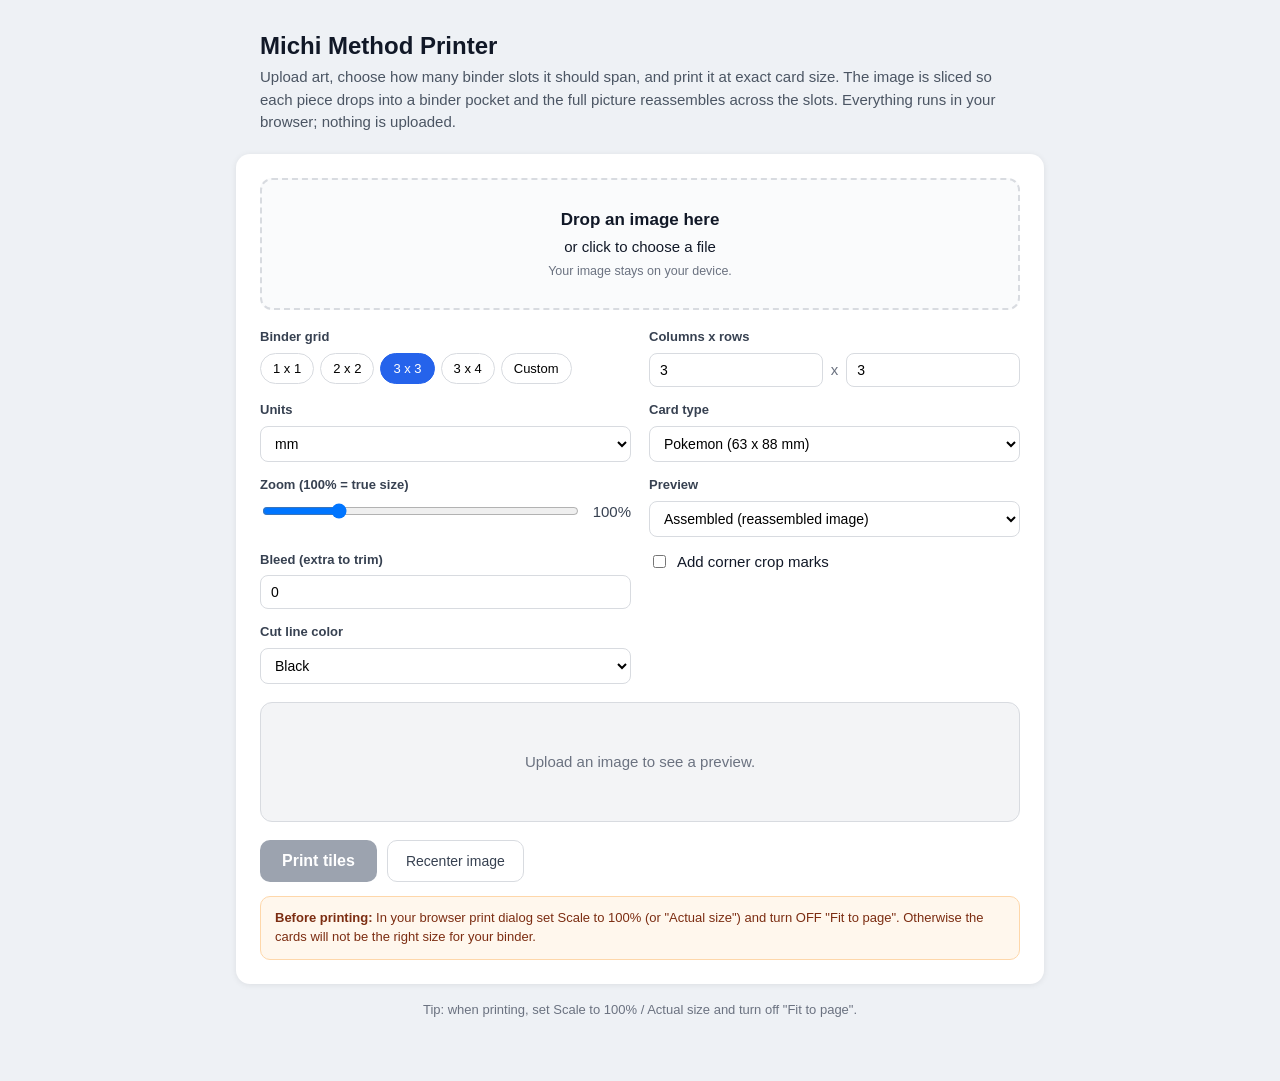
==== index.html @ 762f025c "Add GitHub Pages landing page Standalone index.html at repo root that hosts the tool using the same " ====
<!DOCTYPE html>
<html lang="en">
<head>
	<meta charset="utf-8">
	<meta name="viewport" content="width=device-width, initial-scale=1">
	<title>Michi Method Printer</title>
	<meta name="description" content="Slice an image into Pokemon-card-sized tiles for binder slots and print at exact size.">
	<!-- Same assets the WordPress plugin ships. This page is a standalone host
	     (e.g. GitHub Pages) so folks can try the tool without WordPress. -->
	<link rel="stylesheet" href="michi-method/assets/css/michi.css">
	<style>
		body {
			font-family: -apple-system, BlinkMacSystemFont, "Segoe UI", Roboto, Helvetica, Arial, sans-serif;
			margin: 0;
			padding: 32px 16px 64px;
			background: #eef1f5;
			color: #111827;
		}
		.page-header {
			max-width: 760px;
			margin: 0 auto 20px;
		}
		.page-header h1 {
			margin: 0 0 6px;
			font-size: 24px;
		}
		.page-header p {
			margin: 0;
			color: #4b5563;
			font-size: 15px;
			line-height: 1.5;
		}
		.card {
			max-width: 760px;
			margin: 0 auto;
			background: #fff;
			border-radius: 14px;
			padding: 24px;
			box-shadow: 0 1px 6px rgba(0, 0, 0, 0.08);
		}
		.page-footer {
			max-width: 760px;
			margin: 18px auto 0;
			color: #6b7280;
			font-size: 13px;
			text-align: center;
		}
		@media print {
			.page-header,
			.page-footer {
				display: none;
			}
			body {
				background: #fff;
				padding: 0;
			}
			.card {
				background: transparent;
				box-shadow: none;
				padding: 0;
				margin: 0;
				max-width: none;
			}
		}
	</style>
</head>
<body>
	<div class="page-header">
		<h1>Michi Method Printer</h1>
		<p>
			Upload art, choose how many binder slots it should span, and print it at exact card size.
			The image is sliced so each piece drops into a binder pocket and the full picture
			reassembles across the slots. Everything runs in your browser; nothing is uploaded.
		</p>
	</div>

	<div class="card">
		<div id="michi-method-app" class="michi-method"
			data-default-cols="3"
			data-default-rows="3"
			data-card-width-mm="63"
			data-card-height-mm="88"
			data-default-bleed-mm="0"
			data-crop-marks="false"
			data-mark-color="black"
			data-default-units="mm">
			<noscript>This tool requires JavaScript to be enabled in your browser.</noscript>
		</div>
	</div>

	<div class="page-footer">
		Tip: when printing, set Scale to 100% / Actual size and turn off "Fit to page".
	</div>

	<script src="michi-method/assets/js/michi.js"></script>
</body>
</html>
---- michi-method/assets/css/michi.css ----
/* Michi Method Printer styles.
 * Screen UI + print layout. The .mm-print-root is hidden on screen and the
 * .mm-tool is hidden when printing.
 */

.michi-method {
	--mm-border: #d8dbe0;
	--mm-bg: #ffffff;
	--mm-muted: #6b7280;
	--mm-accent: #2563eb;
	--mm-accent-contrast: #ffffff;
	box-sizing: border-box;
	max-width: 760px;
	margin: 0 auto;
	color: #111827;
	font-size: 15px;
	line-height: 1.45;
}

.michi-method *,
.michi-method *::before,
.michi-method *::after {
	box-sizing: border-box;
}

/* ---- Dropzone ---- */
.mm-dropzone {
	border: 2px dashed var(--mm-border);
	border-radius: 12px;
	padding: 28px 20px;
	text-align: center;
	cursor: pointer;
	background: #fafbfc;
	transition: border-color 0.15s ease, background 0.15s ease;
}

.mm-dropzone:hover,
.mm-dropzone:focus-visible,
.mm-dropzone.is-dragover {
	border-color: var(--mm-accent);
	background: #f0f6ff;
	outline: none;
}

.mm-dropzone-inner {
	display: flex;
	flex-direction: column;
	gap: 4px;
	pointer-events: none;
}

.mm-dropzone-inner strong {
	font-size: 17px;
}

.mm-dropzone-inner small {
	color: var(--mm-muted);
}

.mm-file-input {
	display: none;
}

/* ---- Controls ---- */
.mm-controls {
	display: grid;
	grid-template-columns: repeat(2, minmax(0, 1fr));
	gap: 14px 18px;
	margin: 18px 0;
}

.mm-field {
	display: flex;
	flex-direction: column;
	gap: 6px;
}

.mm-label {
	font-weight: 600;
	font-size: 13px;
	color: #374151;
}

.mm-inline {
	display: flex;
	align-items: center;
	gap: 8px;
}

.mm-x {
	color: var(--mm-muted);
}

.mm-num,
.mm-select {
	width: 100%;
	padding: 8px 10px;
	border: 1px solid var(--mm-border);
	border-radius: 8px;
	font-size: 14px;
	background: #fff;
}

.mm-num {
	min-width: 0;
}

.mm-range {
	flex: 1;
	min-width: 0;
}

.mm-range-value {
	min-width: 42px;
	text-align: right;
	font-variant-numeric: tabular-nums;
	color: #374151;
}

.mm-presets {
	display: flex;
	flex-wrap: wrap;
	gap: 6px;
}

.mm-preset {
	padding: 7px 12px;
	border: 1px solid var(--mm-border);
	border-radius: 999px;
	background: #fff;
	cursor: pointer;
	font-size: 13px;
}

.mm-preset:hover {
	border-color: var(--mm-accent);
}

.mm-preset.is-active {
	background: var(--mm-accent);
	border-color: var(--mm-accent);
	color: var(--mm-accent-contrast);
}

.mm-checkline {
	display: flex;
	align-items: center;
	gap: 8px;
	cursor: pointer;
}

/* ---- Preview ---- */
.mm-preview {
	margin: 8px 0 18px;
	padding: 12px;
	border: 1px solid var(--mm-border);
	border-radius: 12px;
	background: #f3f4f6;
	display: flex;
	flex-direction: column;
	justify-content: center;
	align-items: center;
	gap: 8px;
	min-height: 120px;
}

.mm-preview-empty {
	color: var(--mm-muted);
}

.mm-preview-canvas {
	display: none;
	max-width: 100%;
	box-shadow: 0 1px 4px rgba(0, 0, 0, 0.15);
	background: #fff;
	cursor: grab;
	touch-action: none;
}

.mm-preview-canvas.is-dragging {
	cursor: grabbing;
}

.mm-preview-hint {
	display: none;
	color: var(--mm-muted);
	font-size: 12px;
}

.michi-method.has-image .mm-preview-hint {
	display: block;
}

/* ---- Resolution / quality badge ---- */
.mm-quality {
	margin: 0 0 16px;
	padding: 10px 14px;
	border-radius: 10px;
	border: 1px solid transparent;
	display: flex;
	flex-direction: column;
	gap: 3px;
	font-size: 13px;
}

.mm-quality strong {
	font-size: 14px;
}

.mm-quality-detail {
	opacity: 0.85;
}

.mm-quality--info {
	background: #f1f5f9;
	border-color: #e2e8f0;
	color: #334155;
}

.mm-quality--good {
	background: #ecfdf5;
	border-color: #a7f3d0;
	color: #065f46;
}

.mm-quality--fair {
	background: #eff6ff;
	border-color: #bfdbfe;
	color: #1e40af;
}

.mm-quality--warn {
	background: #fffbeb;
	border-color: #fde68a;
	color: #92400e;
}

.mm-quality--low {
	background: #fef2f2;
	border-color: #fecaca;
	color: #991b1b;
}

/* ---- Actions / tips ---- */
.mm-actions {
	display: flex;
	gap: 10px;
}

.mm-print-btn {
	padding: 12px 22px;
	border: none;
	border-radius: 10px;
	background: var(--mm-accent);
	color: var(--mm-accent-contrast);
	font-size: 16px;
	font-weight: 600;
	cursor: pointer;
}

.mm-print-btn:disabled {
	background: #9ca3af;
	cursor: not-allowed;
}

.mm-reset-btn {
	padding: 12px 18px;
	border: 1px solid var(--mm-border);
	border-radius: 10px;
	background: #fff;
	color: #374151;
	font-size: 14px;
	cursor: pointer;
}

.mm-reset-btn:hover {
	border-color: var(--mm-accent);
}

.mm-tips {
	margin-top: 14px;
	padding: 12px 14px;
	border-radius: 10px;
	background: #fff7ed;
	border: 1px solid #fed7aa;
	font-size: 13px;
	color: #7c2d12;
}

@media (max-width: 540px) {
	.mm-controls {
		grid-template-columns: 1fr;
	}
}

/* ---- Print output (hidden on screen) ---- */
.mm-print-root {
	display: none;
}

.mm-tile-canvas {
	position: absolute;
	display: block;
}

@media screen {
	.mm-print-root {
		display: none !important;
	}
}

@media print {
	/* Hide the entire page except our print root. */
	body * {
		visibility: hidden !important;
	}

	.michi-method .mm-print-root,
	.michi-method .mm-print-root * {
		visibility: visible !important;
	}

	.michi-method {
		max-width: none;
		margin: 0;
	}

	.mm-tool {
		display: none !important;
	}

	.mm-print-root {
		display: flex !important;
		flex-wrap: wrap;
		align-content: flex-start;
		gap: 0;
		position: absolute;
		left: 0;
		top: 0;
	}

	.mm-tile {
		position: relative;
		page-break-inside: avoid;
		break-inside: avoid;
		overflow: visible;
	}

	.mm-crop-tick {
		position: absolute;
		background: #000;
		-webkit-print-color-adjust: exact;
		print-color-adjust: exact;
	}

	.mm-cut-line {
		position: absolute;
		box-sizing: border-box;
		border: 0.2mm solid #000;
		background: transparent;
		pointer-events: none;
		-webkit-print-color-adjust: exact;
		print-color-adjust: exact;
	}

	@page {
		margin: 8mm;
	}
}
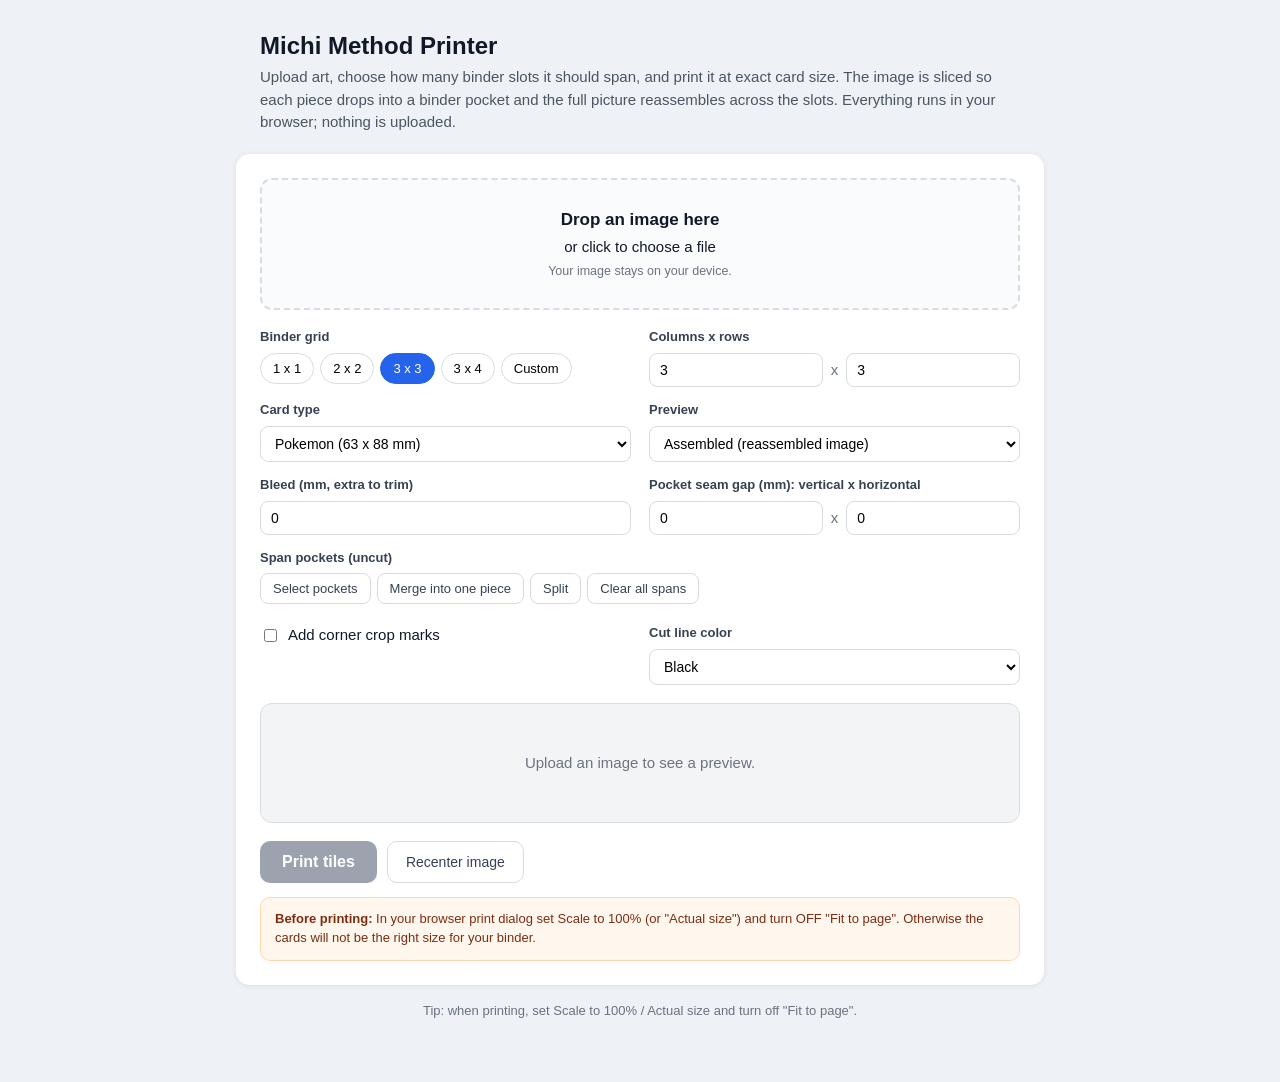
==== commit 036c5b1d: "Add spanning uncut pieces across binder pockets Let users merge a rectangular group of pockets into " ====
--- a/index.html
+++ b/index.html
@@ -81,6 +81,8 @@
 			data-card-width-mm="63"
 			data-card-height-mm="88"
 			data-default-bleed-mm="0"
+			data-vgap-mm="0"
+			data-hgap-mm="0"
 			data-crop-marks="false"
 			data-mark-color="black"
 			data-default-units="mm">
--- a/michi-method/assets/css/michi.css
+++ b/michi-method/assets/css/michi.css
@@ -75,6 +75,10 @@
 	gap: 6px;
 }
 
+.mm-field--wide {
+	grid-column: 1 / -1;
+}
+
 .mm-label {
 	font-weight: 600;
 	font-size: 13px;
@@ -149,6 +153,45 @@
 	cursor: pointer;
 }
 
+/* ---- Spanning (merge pockets) controls ---- */
+.mm-span-controls {
+	display: flex;
+	flex-wrap: wrap;
+	gap: 6px;
+	align-items: center;
+}
+
+.mm-span-btn {
+	padding: 7px 12px;
+	border: 1px solid var(--mm-border);
+	border-radius: 8px;
+	background: #fff;
+	cursor: pointer;
+	font-size: 13px;
+	color: #374151;
+}
+
+.mm-span-btn:hover:not(:disabled) {
+	border-color: var(--mm-accent);
+}
+
+.mm-span-btn.is-active {
+	background: var(--mm-accent);
+	border-color: var(--mm-accent);
+	color: var(--mm-accent-contrast);
+}
+
+.mm-span-btn:disabled {
+	opacity: 0.5;
+	cursor: not-allowed;
+}
+
+.mm-span-hint {
+	flex-basis: 100%;
+	color: var(--mm-muted);
+	font-size: 12px;
+}
+
 /* ---- Preview ---- */
 .mm-preview {
 	margin: 8px 0 18px;
@@ -168,6 +211,26 @@
 	color: var(--mm-muted);
 }
 
+.mm-zoom-bar {
+	display: none;
+	align-items: center;
+	gap: 12px;
+	width: 100%;
+	max-width: 420px;
+}
+
+.michi-method.has-image .mm-zoom-bar {
+	display: flex;
+}
+
+.mm-zoom-bar .mm-label {
+	white-space: nowrap;
+}
+
+.mm-zoom-bar .mm-inline {
+	flex: 1;
+}
+
 .mm-preview-canvas {
 	display: none;
 	max-width: 100%;
@@ -179,6 +242,10 @@
 
 .mm-preview-canvas.is-dragging {
 	cursor: grabbing;
+}
+
+.mm-preview-canvas.is-selecting {
+	cursor: crosshair;
 }
 
 .mm-preview-hint {
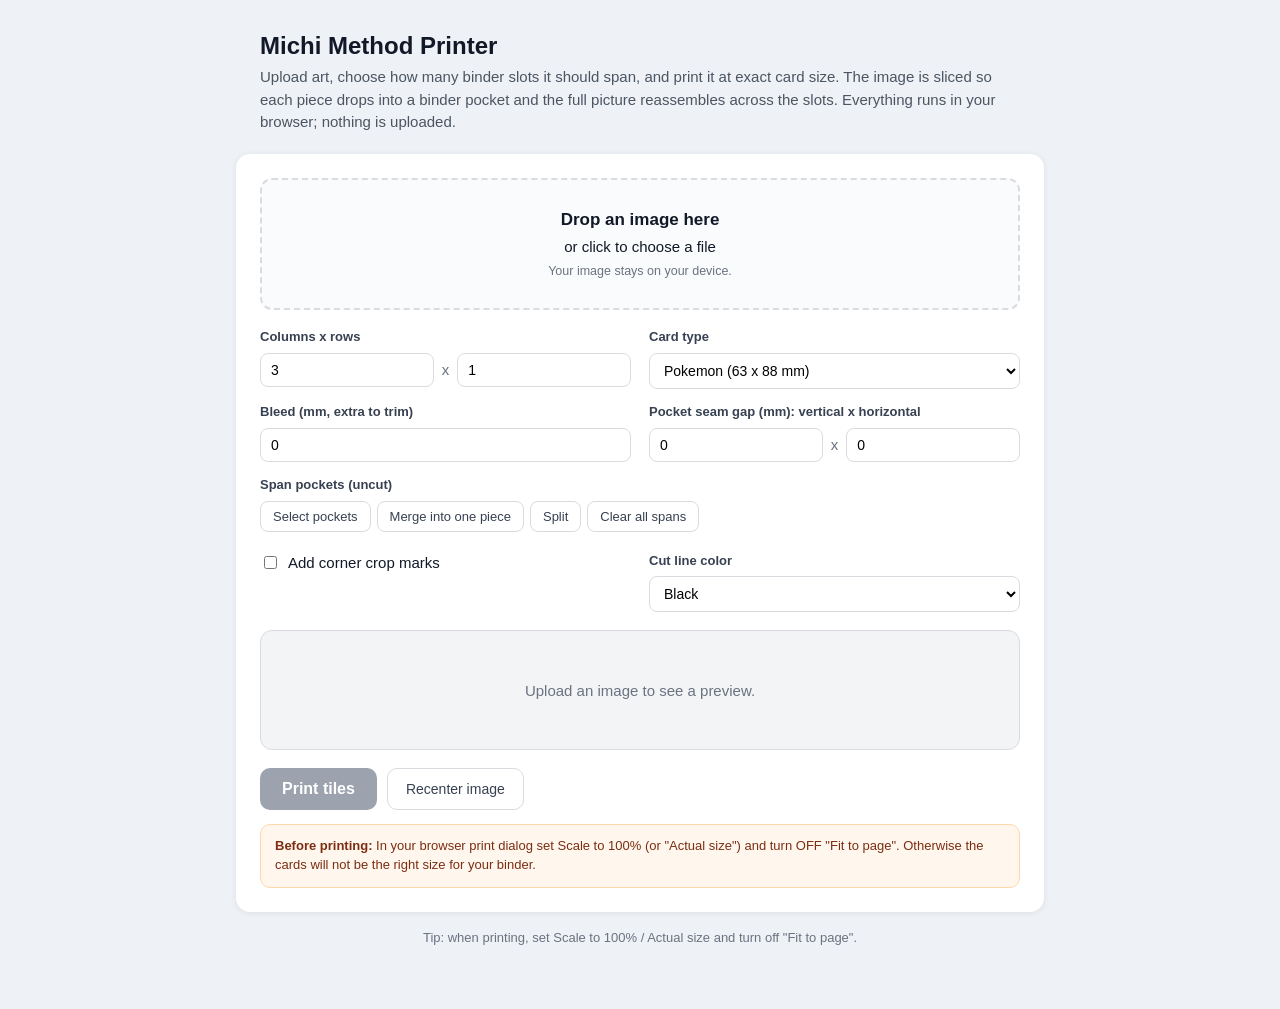
==== commit 8e3e379c: "Simplify grid controls to columns x rows Remove the binder grid presets, leaving the columns x rows " ====
--- a/index.html
+++ b/index.html
@@ -77,7 +77,7 @@
 	<div class="card">
 		<div id="michi-method-app" class="michi-method"
 			data-default-cols="3"
-			data-default-rows="3"
+			data-default-rows="1"
 			data-card-width-mm="63"
 			data-card-height-mm="88"
 			data-default-bleed-mm="0"
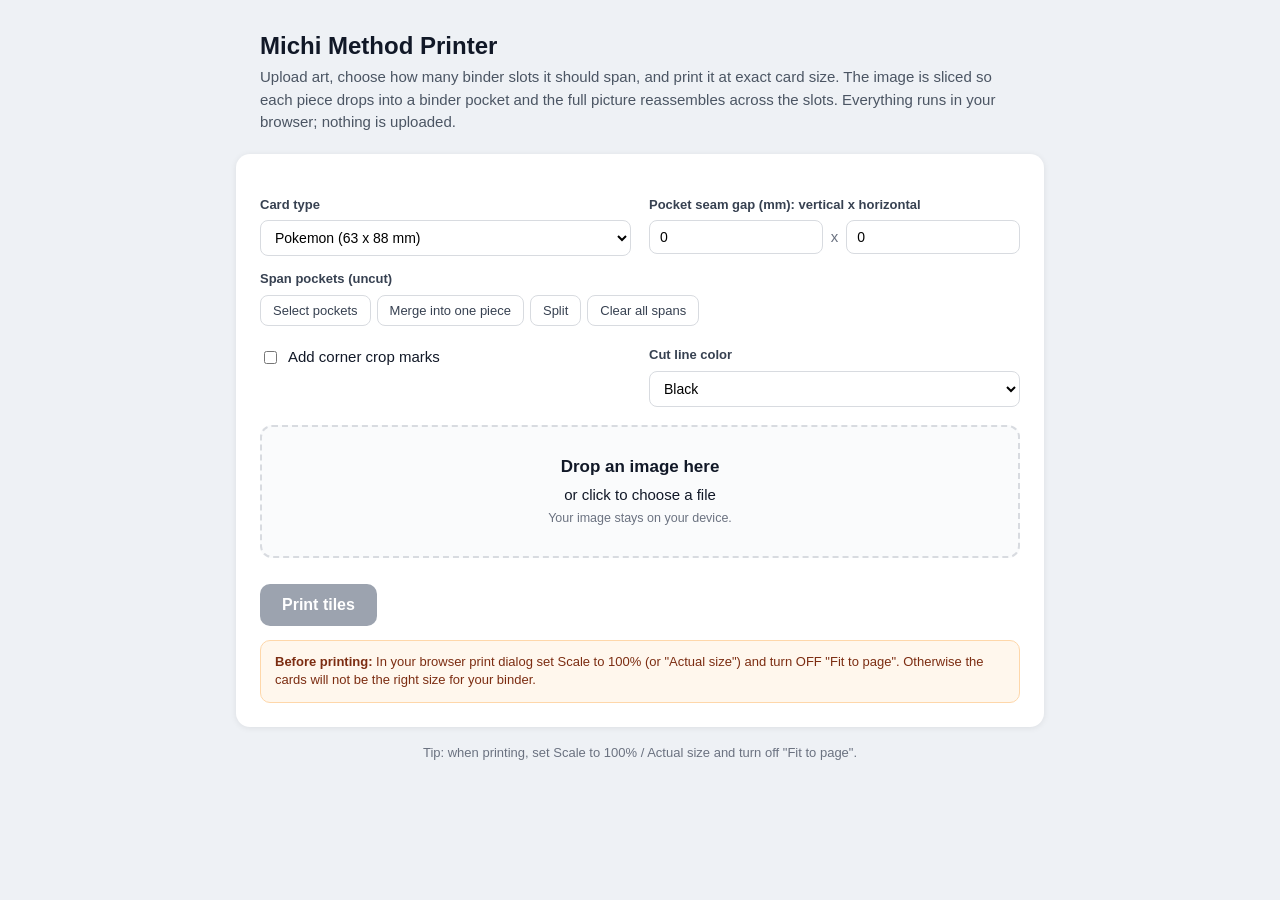
==== commit 183dadc6: "Remove bleed feature Drop the bleed setting and all related geometry, since binder pockets hide mino" ====
--- a/index.html
+++ b/index.html
@@ -80,7 +80,6 @@
 			data-default-rows="1"
 			data-card-width-mm="63"
 			data-card-height-mm="88"
-			data-default-bleed-mm="0"
 			data-vgap-mm="0"
 			data-hgap-mm="0"
 			data-crop-marks="false"
--- a/michi-method/assets/css/michi.css
+++ b/michi-method/assets/css/michi.css
@@ -194,17 +194,85 @@
 
 /* ---- Preview ---- */
 .mm-preview {
-	margin: 8px 0 18px;
-	padding: 12px;
-	border: 1px solid var(--mm-border);
+	margin: 0 0 18px;
 	border-radius: 12px;
-	background: #f3f4f6;
 	display: flex;
 	flex-direction: column;
 	justify-content: center;
 	align-items: center;
 	gap: 8px;
+}
+
+/* Once an image is loaded the box becomes the preview panel. */
+.michi-method.has-image .mm-preview {
+	position: relative;
+	padding: 12px;
+	border: 1px solid var(--mm-border);
+	background: #f3f4f6;
 	min-height: 120px;
+}
+
+.mm-change-btn {
+	position: absolute;
+	top: 10px;
+	right: 10px;
+	z-index: 2;
+	padding: 6px 12px;
+	border: 1px solid var(--mm-border);
+	border-radius: 8px;
+	background: #fff;
+	color: #374151;
+	font-size: 13px;
+	cursor: pointer;
+	box-shadow: 0 1px 3px rgba(0, 0, 0, 0.1);
+}
+
+.mm-change-btn:hover {
+	border-color: var(--mm-accent);
+	color: var(--mm-accent);
+}
+
+.mm-rotate-bar {
+	display: none;
+	position: absolute;
+	top: 10px;
+	left: 10px;
+	z-index: 2;
+	gap: 6px;
+}
+
+.michi-method.has-image .mm-rotate-bar {
+	display: flex;
+}
+
+.mm-rotate-btn {
+	width: 32px;
+	height: 32px;
+	border-radius: 8px;
+	border: 1px solid var(--mm-border);
+	background: #fff;
+	color: #374151;
+	font-size: 18px;
+	line-height: 1;
+	cursor: pointer;
+	display: flex;
+	align-items: center;
+	justify-content: center;
+	box-shadow: 0 1px 3px rgba(0, 0, 0, 0.1);
+}
+
+.mm-rotate-btn:hover {
+	border-color: var(--mm-accent);
+	color: var(--mm-accent);
+}
+
+/* The dropzone is the empty state and fills the combined box. */
+.mm-preview .mm-dropzone {
+	width: 100%;
+}
+
+.michi-method.has-image .mm-preview .mm-dropzone {
+	display: none;
 }
 
 .mm-preview-empty {
@@ -231,6 +299,17 @@
 	flex: 1;
 }
 
+.mm-grid-stage {
+	position: relative;
+	display: inline-block;
+	line-height: 0;
+}
+
+.michi-method.has-image .mm-grid-stage {
+	/* Reserve room for the edge steppers. */
+	margin: 0 52px 48px 0;
+}
+
 .mm-preview-canvas {
 	display: none;
 	max-width: 100%;
@@ -238,6 +317,73 @@
 	background: #fff;
 	cursor: grab;
 	touch-action: none;
+}
+
+/* ---- Grid edge steppers (+/- columns and rows) ---- */
+.mm-stepper {
+	display: none;
+	position: absolute;
+	align-items: center;
+	gap: 4px;
+	background: #fff;
+	border: 1px solid var(--mm-border);
+	border-radius: 999px;
+	padding: 4px;
+	box-shadow: 0 1px 4px rgba(0, 0, 0, 0.12);
+	line-height: 1;
+}
+
+.michi-method.has-image .mm-stepper {
+	display: flex;
+}
+
+.mm-stepper--cols {
+	flex-direction: column;
+	top: 50%;
+	left: 100%;
+	transform: translate(8px, -50%);
+}
+
+.mm-stepper--rows {
+	flex-direction: row;
+	left: 50%;
+	top: 100%;
+	transform: translate(-50%, 8px);
+}
+
+.mm-step-label {
+	font-size: 11px;
+	color: var(--mm-muted);
+	font-weight: 600;
+}
+
+.mm-step-btn {
+	width: 26px;
+	height: 26px;
+	border-radius: 50%;
+	border: 1px solid var(--mm-border);
+	background: #fff;
+	color: #374151;
+	cursor: pointer;
+	font-size: 16px;
+	line-height: 1;
+	padding: 0;
+	display: flex;
+	align-items: center;
+	justify-content: center;
+}
+
+.mm-step-btn:hover {
+	border-color: var(--mm-accent);
+	color: var(--mm-accent);
+}
+
+.mm-step-value {
+	min-width: 18px;
+	text-align: center;
+	font-variant-numeric: tabular-nums;
+	font-weight: 600;
+	color: #374151;
 }
 
 .mm-preview-canvas.is-dragging {
@@ -312,6 +458,14 @@
 .mm-actions {
 	display: flex;
 	gap: 10px;
+}
+
+.mm-when-image {
+	display: none;
+}
+
+.michi-method.has-image .mm-when-image {
+	display: inline-block;
 }
 
 .mm-print-btn {
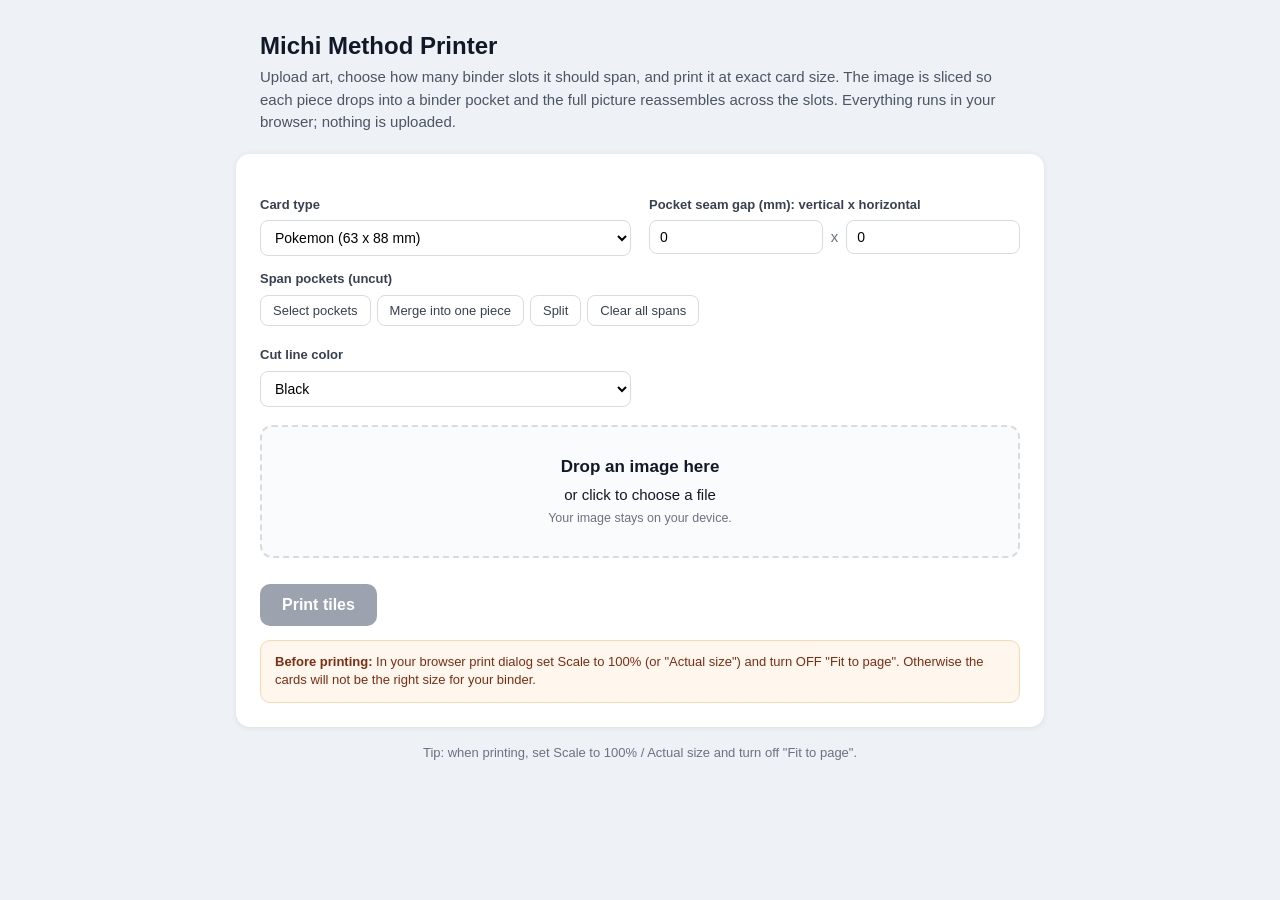
==== commit 97507c84: "Remove crop marks feature Drop the corner crop marks toggle and all related rendering, padding, and " ====
--- a/index.html
+++ b/index.html
@@ -82,7 +82,6 @@
 			data-card-height-mm="88"
 			data-vgap-mm="0"
 			data-hgap-mm="0"
-			data-crop-marks="false"
 			data-mark-color="black"
 			data-default-units="mm">
 			<noscript>This tool requires JavaScript to be enabled in your browser.</noscript>
--- a/michi-method/assets/css/michi.css
+++ b/michi-method/assets/css/michi.css
@@ -567,13 +567,6 @@
 		overflow: visible;
 	}
 
-	.mm-crop-tick {
-		position: absolute;
-		background: #000;
-		-webkit-print-color-adjust: exact;
-		print-color-adjust: exact;
-	}
-
 	.mm-cut-line {
 		position: absolute;
 		box-sizing: border-box;
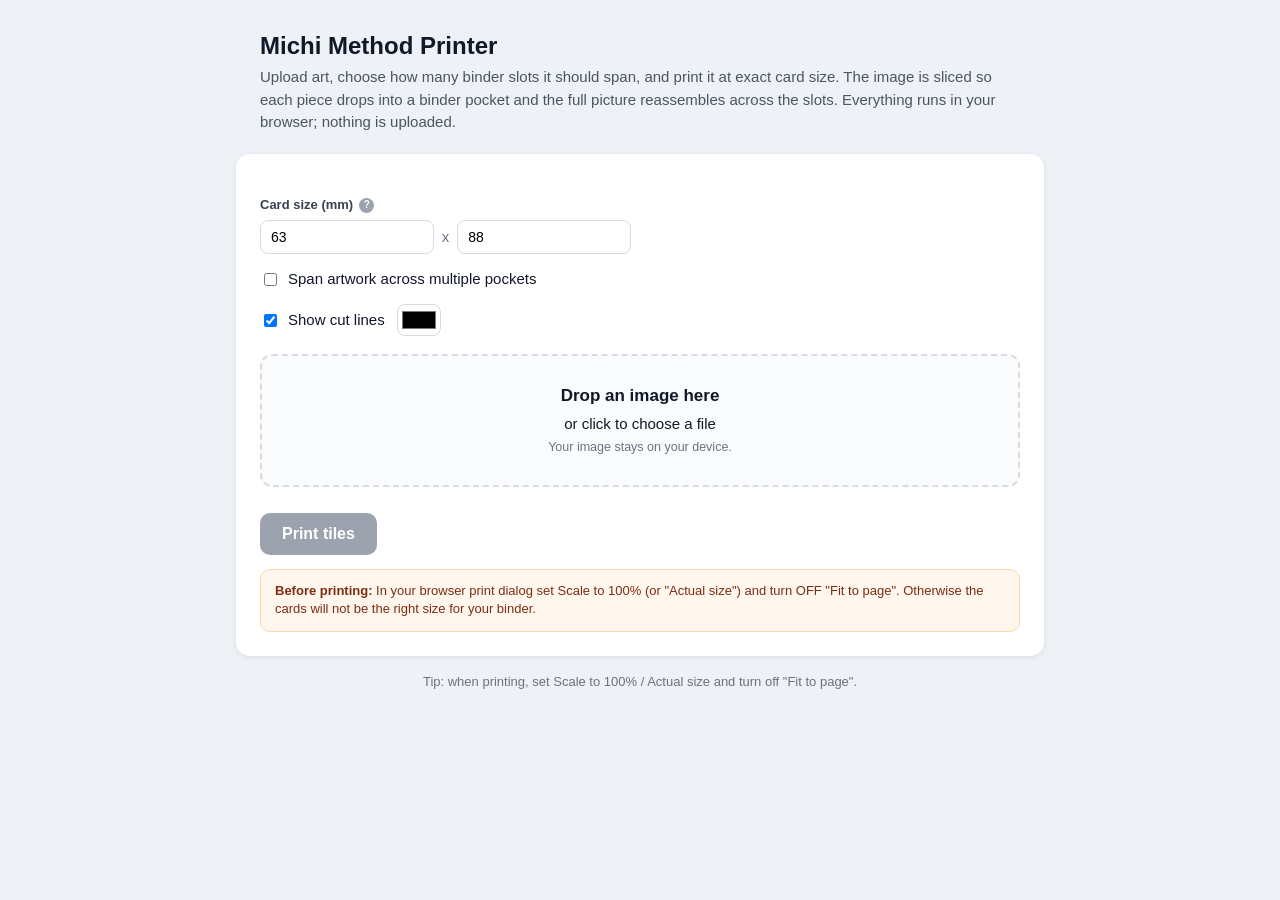
==== commit cffc4e75: "Gate pocket spanning behind a toggle Add a "Span artwork across multiple pockets" checkbox that reve" ====
--- a/index.html
+++ b/index.html
@@ -80,7 +80,7 @@
 			data-default-rows="1"
 			data-card-width-mm="63"
 			data-card-height-mm="88"
-			data-vgap-mm="0"
+			data-vgap-mm="2"
 			data-hgap-mm="0"
 			data-mark-color="black"
 			data-default-units="mm">
--- a/michi-method/assets/css/michi.css
+++ b/michi-method/assets/css/michi.css
@@ -85,6 +85,67 @@
 	color: #374151;
 }
 
+
+.mm-help {
+	position: relative;
+	display: inline-flex;
+	margin-left: 6px;
+	vertical-align: middle;
+}
+
+.mm-help-icon {
+	display: inline-flex;
+	align-items: center;
+	justify-content: center;
+	width: 15px;
+	height: 15px;
+	border-radius: 50%;
+	background: #9ca3af;
+	color: #fff;
+	font-size: 10px;
+	font-weight: 700;
+	cursor: help;
+}
+
+.mm-tooltip {
+	position: absolute;
+	bottom: calc(100% + 8px);
+	left: 50%;
+	transform: translateX(-50%);
+	z-index: 20;
+	width: max-content;
+	max-width: 220px;
+	padding: 7px 10px;
+	border-radius: 6px;
+	background: #111827;
+	color: #f9fafb;
+	font-size: 12px;
+	font-weight: 400;
+	line-height: 1.35;
+	text-align: left;
+	white-space: normal;
+	opacity: 0;
+	visibility: hidden;
+	transition: opacity 0.12s ease;
+	pointer-events: none;
+}
+
+.mm-tooltip::after {
+	content: "";
+	position: absolute;
+	top: 100%;
+	left: 50%;
+	transform: translateX(-50%);
+	border: 5px solid transparent;
+	border-top-color: #111827;
+}
+
+.mm-help:hover .mm-tooltip,
+.mm-help:focus-within .mm-tooltip {
+	opacity: 1;
+	visibility: visible;
+}
+
 .mm-inline {
 	display: flex;
 	align-items: center;
@@ -150,6 +211,22 @@
 	display: flex;
 	align-items: center;
 	gap: 8px;
+	cursor: pointer;
+}
+
+.mm-cutline-control {
+	display: flex;
+	align-items: center;
+	gap: 12px;
+}
+
+.mm-color {
+	width: 44px;
+	height: 32px;
+	padding: 2px;
+	border: 1px solid var(--mm-border);
+	border-radius: 8px;
+	background: #fff;
 	cursor: pointer;
 }
 
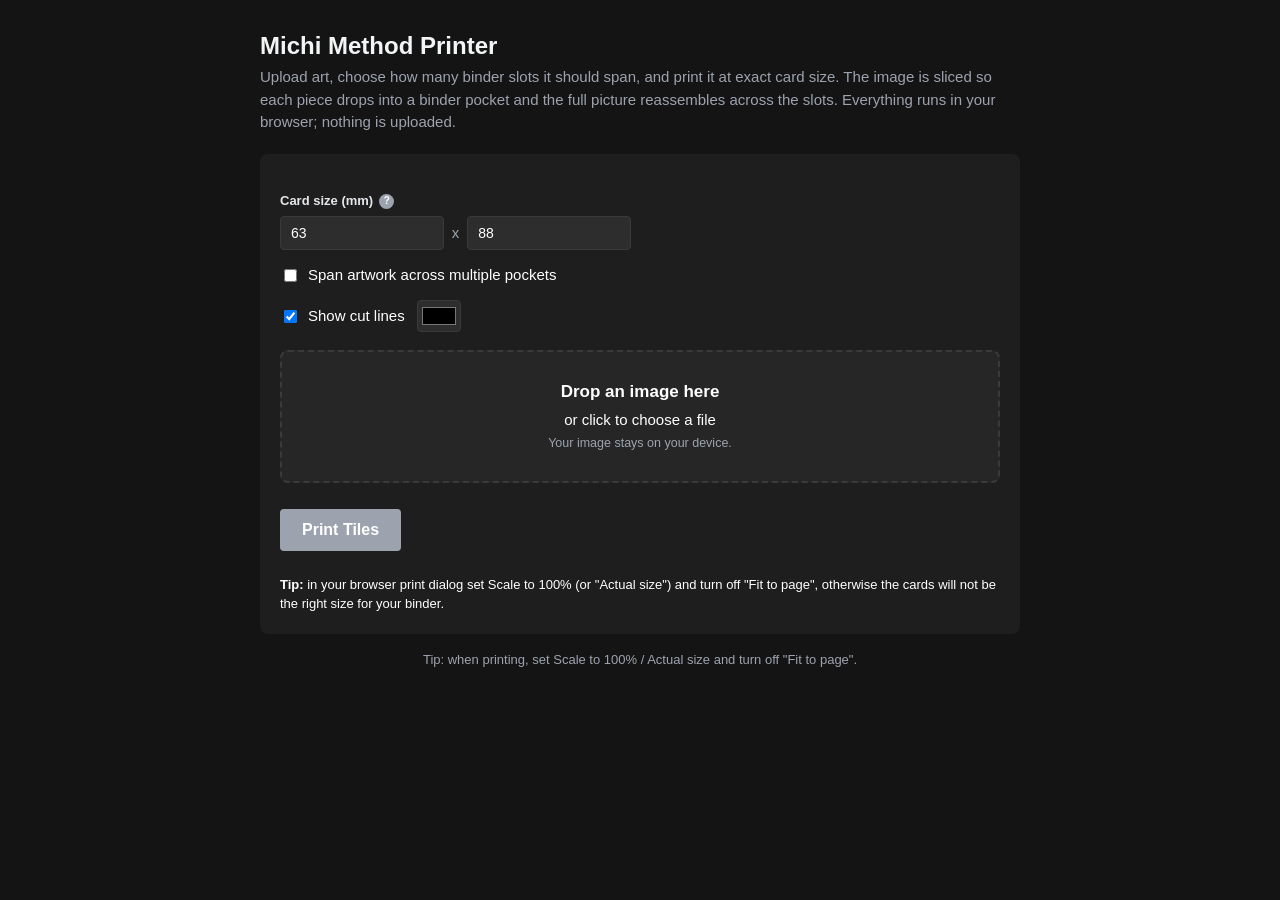
==== commit ab28e941: "Theme the UI with CSS variables matching the host site Refactor on-screen styles onto --mm-* custom " ====
--- a/index.html
+++ b/index.html
@@ -13,8 +13,8 @@
 			font-family: -apple-system, BlinkMacSystemFont, "Segoe UI", Roboto, Helvetica, Arial, sans-serif;
 			margin: 0;
 			padding: 32px 16px 64px;
-			background: #eef1f5;
-			color: #111827;
+			background: #141414;
+			color: #f3f4f6;
 		}
 		.page-header {
 			max-width: 760px;
@@ -26,22 +26,20 @@
 		}
 		.page-header p {
 			margin: 0;
-			color: #4b5563;
+			color: #9ca3af;
 			font-size: 15px;
 			line-height: 1.5;
 		}
+		/* The tool renders its own card (background, padding, radius), so this
+		   is just a centering wrapper. */
 		.card {
 			max-width: 760px;
 			margin: 0 auto;
-			background: #fff;
-			border-radius: 14px;
-			padding: 24px;
-			box-shadow: 0 1px 6px rgba(0, 0, 0, 0.08);
 		}
 		.page-footer {
 			max-width: 760px;
 			margin: 18px auto 0;
-			color: #6b7280;
+			color: #9ca3af;
 			font-size: 13px;
 			text-align: center;
 		}
@@ -55,9 +53,6 @@
 				padding: 0;
 			}
 			.card {
-				background: transparent;
-				box-shadow: none;
-				padding: 0;
 				margin: 0;
 				max-width: none;
 			}
--- a/michi-method/assets/css/michi.css
+++ b/michi-method/assets/css/michi.css
@@ -4,15 +4,33 @@
  */
 
 .michi-method {
-	--mm-border: #d8dbe0;
-	--mm-bg: #ffffff;
-	--mm-muted: #6b7280;
-	--mm-accent: #2563eb;
+	/* Theme tokens. Defaults are tuned to match the host site (dark
+	 * GeneratePress/Elementor). Override any of these in WordPress
+	 * (Appearance > Customize > Additional CSS) to retheme the tool. */
+	--mm-bg: #1e1e1e;            /* the tool's own card background */
+	--mm-text: #ffffff;          /* main text (matches his body text) */
+	--mm-label: #e5e7eb;         /* labels, control text, stepper values */
+	--mm-muted: #9ca3af;         /* hints, secondary text */
+	--mm-surface: #2d2d2d;       /* inputs, buttons, steppers */
+	--mm-surface-alt: #262626;   /* loaded preview panel */
+	--mm-dropzone-bg: #262626;   /* empty dropzone */
+	--mm-paper: #ffffff;         /* artwork backdrop (preview canvas / print) */
+	--mm-border: #3a3a3a;
+	--mm-accent: #1e73be;        /* highlights, primary buttons (his GP accent) */
+	--mm-accent-hover: #0093d7;  /* hover/focus (his link blue) */
 	--mm-accent-contrast: #ffffff;
+	--mm-radius: 4px;            /* controls (flat, like his site) */
+	--mm-radius-lg: 8px;         /* panels, the card */
+	--mm-font: inherit;          /* falls back to the theme font */
+	--mm-max-width: 760px;
 	box-sizing: border-box;
-	max-width: 760px;
+	max-width: var(--mm-max-width);
 	margin: 0 auto;
-	color: #111827;
+	padding: 20px;
+	background: var(--mm-bg);
+	border-radius: var(--mm-radius-lg);
+	color: var(--mm-text);
+	font-family: var(--mm-font);
 	font-size: 15px;
 	line-height: 1.45;
 }
@@ -26,11 +44,11 @@
 /* ---- Dropzone ---- */
 .mm-dropzone {
 	border: 2px dashed var(--mm-border);
-	border-radius: 12px;
+	border-radius: var(--mm-radius-lg);
 	padding: 28px 20px;
 	text-align: center;
 	cursor: pointer;
-	background: #fafbfc;
+	background: var(--mm-dropzone-bg);
 	transition: border-color 0.15s ease, background 0.15s ease;
 }
 
@@ -38,7 +56,7 @@
 .mm-dropzone:focus-visible,
 .mm-dropzone.is-dragover {
 	border-color: var(--mm-accent);
-	background: #f0f6ff;
+	background: var(--mm-surface);
 	outline: none;
 }
 
@@ -82,7 +100,7 @@
 .mm-label {
 	font-weight: 600;
 	font-size: 13px;
-	color: #374151;
+	color: var(--mm-label);
 }
 
 
@@ -161,9 +179,10 @@
 	width: 100%;
 	padding: 8px 10px;
 	border: 1px solid var(--mm-border);
-	border-radius: 8px;
+	border-radius: var(--mm-radius);
 	font-size: 14px;
-	background: #fff;
+	background: var(--mm-surface);
+	color: var(--mm-text);
 }
 
 .mm-num {
@@ -179,7 +198,7 @@
 	min-width: 42px;
 	text-align: right;
 	font-variant-numeric: tabular-nums;
-	color: #374151;
+	color: var(--mm-label);
 }
 
 .mm-presets {
@@ -192,7 +211,8 @@
 	padding: 7px 12px;
 	border: 1px solid var(--mm-border);
 	border-radius: 999px;
-	background: #fff;
+	background: var(--mm-surface);
+	color: var(--mm-label);
 	cursor: pointer;
 	font-size: 13px;
 }
@@ -225,8 +245,8 @@
 	height: 32px;
 	padding: 2px;
 	border: 1px solid var(--mm-border);
-	border-radius: 8px;
-	background: #fff;
+	border-radius: var(--mm-radius);
+	background: var(--mm-surface);
 	cursor: pointer;
 }
 
@@ -241,11 +261,11 @@
 .mm-span-btn {
 	padding: 7px 12px;
 	border: 1px solid var(--mm-border);
-	border-radius: 8px;
-	background: #fff;
+	border-radius: var(--mm-radius);
+	background: var(--mm-surface);
 	cursor: pointer;
 	font-size: 13px;
-	color: #374151;
+	color: var(--mm-label);
 }
 
 .mm-span-btn:hover:not(:disabled) {
@@ -272,7 +292,7 @@
 /* ---- Preview ---- */
 .mm-preview {
 	margin: 0 0 18px;
-	border-radius: 12px;
+	border-radius: var(--mm-radius-lg);
 	display: flex;
 	flex-direction: column;
 	justify-content: center;
@@ -285,7 +305,7 @@
 	position: relative;
 	padding: 12px;
 	border: 1px solid var(--mm-border);
-	background: #f3f4f6;
+	background: var(--mm-surface-alt);
 	min-height: 120px;
 }
 
@@ -296,9 +316,9 @@
 	z-index: 2;
 	padding: 6px 12px;
 	border: 1px solid var(--mm-border);
-	border-radius: 8px;
-	background: #fff;
-	color: #374151;
+	border-radius: var(--mm-radius);
+	background: var(--mm-surface);
+	color: var(--mm-label);
 	font-size: 13px;
 	cursor: pointer;
 	box-shadow: 0 1px 3px rgba(0, 0, 0, 0.1);
@@ -325,10 +345,10 @@
 .mm-rotate-btn {
 	width: 32px;
 	height: 32px;
-	border-radius: 8px;
-	border: 1px solid var(--mm-border);
-	background: #fff;
-	color: #374151;
+	border-radius: var(--mm-radius);
+	border: 1px solid var(--mm-border);
+	background: var(--mm-surface);
+	color: var(--mm-label);
 	font-size: 18px;
 	line-height: 1;
 	cursor: pointer;
@@ -391,7 +411,7 @@
 	display: none;
 	max-width: 100%;
 	box-shadow: 0 1px 4px rgba(0, 0, 0, 0.15);
-	background: #fff;
+	background: var(--mm-paper);
 	cursor: grab;
 	touch-action: none;
 }
@@ -402,7 +422,7 @@
 	position: absolute;
 	align-items: center;
 	gap: 4px;
-	background: #fff;
+	background: var(--mm-surface);
 	border: 1px solid var(--mm-border);
 	border-radius: 999px;
 	padding: 4px;
@@ -439,8 +459,8 @@
 	height: 26px;
 	border-radius: 50%;
 	border: 1px solid var(--mm-border);
-	background: #fff;
-	color: #374151;
+	background: var(--mm-surface);
+	color: var(--mm-label);
 	cursor: pointer;
 	font-size: 16px;
 	line-height: 1;
@@ -460,7 +480,7 @@
 	text-align: center;
 	font-variant-numeric: tabular-nums;
 	font-weight: 600;
-	color: #374151;
+	color: var(--mm-label);
 }
 
 .mm-preview-canvas.is-dragging {
@@ -485,7 +505,7 @@
 .mm-quality {
 	margin: 0 0 16px;
 	padding: 10px 14px;
-	border-radius: 10px;
+	border-radius: var(--mm-radius-lg);
 	border: 1px solid transparent;
 	display: flex;
 	flex-direction: column;
@@ -548,7 +568,7 @@
 .mm-print-btn {
 	padding: 12px 22px;
 	border: none;
-	border-radius: 10px;
+	border-radius: var(--mm-radius);
 	background: var(--mm-accent);
 	color: var(--mm-accent-contrast);
 	font-size: 16px;
@@ -556,6 +576,11 @@
 	cursor: pointer;
 }
 
+.mm-print-btn:hover:not(:disabled),
+.mm-print-btn:focus-visible:not(:disabled) {
+	background: var(--mm-accent-hover);
+}
+
 .mm-print-btn:disabled {
 	background: #9ca3af;
 	cursor: not-allowed;
@@ -564,25 +589,22 @@
 .mm-reset-btn {
 	padding: 12px 18px;
 	border: 1px solid var(--mm-border);
-	border-radius: 10px;
-	background: #fff;
-	color: #374151;
+	border-radius: var(--mm-radius);
+	background: var(--mm-surface);
+	color: var(--mm-label);
 	font-size: 14px;
 	cursor: pointer;
 }
 
 .mm-reset-btn:hover {
-	border-color: var(--mm-accent);
-}
-
-.mm-tips {
-	margin-top: 14px;
-	padding: 12px 14px;
-	border-radius: 10px;
-	background: #fff7ed;
-	border: 1px solid #fed7aa;
+	border-color: var(--mm-accent-hover);
+}
+
+.mm-print-note {
+	margin: 24px 0 0;
 	font-size: 13px;
-	color: #7c2d12;
+	line-height: 1.5;
+	color: var(--mm-text);
 }
 
 @media (max-width: 540px) {
